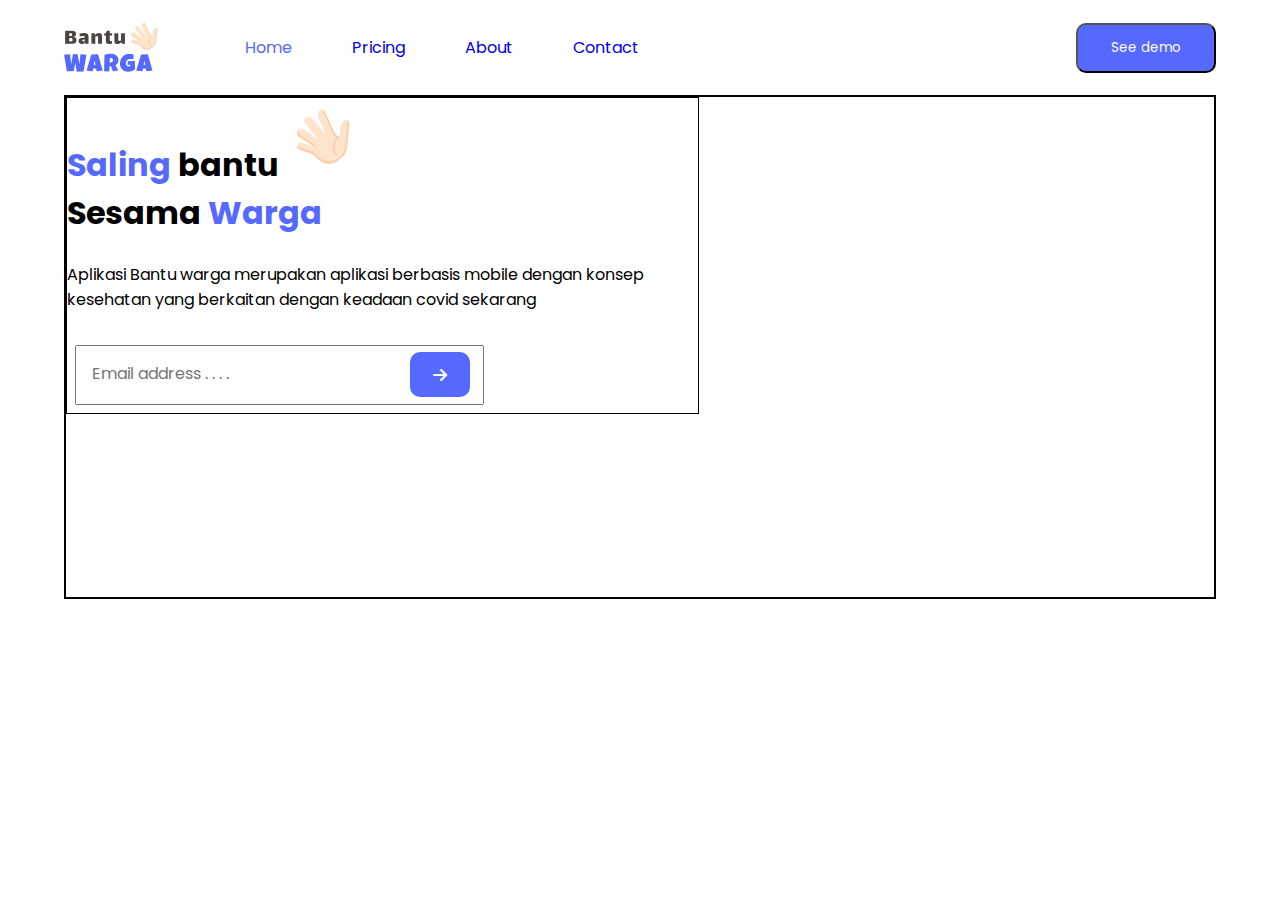
==== Daily-Task_05-09-2024/index.html @ b501c08c "navbar added" ====
<!DOCTYPE html>
<html lang="en">
<head>
    <meta charset="UTF-8">
    <meta name="viewport" content="width=device-width, initial-scale=1.0">
    <link rel="preconnect" href="https://fonts.googleapis.com">
    <link rel="preconnect" href="https://fonts.gstatic.com" crossorigin>
    <link href="https://fonts.googleapis.com/css2?family=Poppins:ital,wght@0,100;0,200;0,300;0,400;0,500;0,600;0,700;0,800;0,900;1,100;1,200;1,300;1,400;1,500;1,600;1,700;1,800;1,900&display=swap" rel="stylesheet">
   <link rel="stylesheet" href="https://cdnjs.cloudflare.com/ajax/libs/font-awesome/6.6.0/css/all.min.css">
    <title>Bantu Warga</title>
    <link rel="stylesheet" href="style.css">
</head>

<body>
    <div class="viewport">

   <!-- navbar section -->
   <div class="navbar">
    <div class="logonlist">
    <div class="nav-logo">
        <img src="./resources/Group 384.png" alt="icon">
    </div>
    <div class="nav-list">
        <ul>
            <li><a href="#"><span>Home</span></a></li>
            <li><a href="#">Pricing</a></li>
            <li><a href="#">About</a></li>
            <li><a href="#">Contact</a></li>
        </ul>
    </div>
</div>
    <div class="nav-button">
        <button>See demo</button>
    </div>
   </div>

   <!-- hero section -->
   <div class="main-body">

   <div class="hero-section">
    <div class="hero-text">
        <h1><span>Saling</span> bantu <img src="./resources/hello 1.svg" alt="waivy hand svg">
        <br>Sesama <span>Warga</span></h1><br>
        <p>Aplikasi Bantu warga merupakan aplikasi 
            berbasis mobile dengan konsep kesehatan 
            yang berkaitan dengan keadaan covid 
            sekarang
        </p><br>
        <div class="inputnicon">
        <input type="email" name="Email" id="Email" placeholder="Email address . . . . ">
        <div class="hero-picon"><i class="fa-solid fa-arrow-right"></i></div>
        </div>
    </div>
    <div class="hero-pic"></div>
   </div>













</div>
</div>  
</body>
</html>
---- Daily-Task_05-09-2024/style.css ----
* {
    padding: 0;
    margin: 0;
    font-family: "Poppins", sans-serif;
}

span {
    color: #5669FF;
}

.viewport {
    width: 100vw;
    height: 100vh;
}

.navbar {
    width: auto;
    height: 95px;
    margin: 0px 5% 0px 5%;
    display: flex;
    justify-content: space-between;
    align-items: center;
    
}

.nav-logo {
    width: 101px;
    height: 62px;
    margin-right: 80px;
    /* display: flex;
    justify-content: center;
    align-items: center; */
}

.nav-logo img {
    width: 100%;
    height: 100%;
}

.nav-list ul{
    width: auto;
    height: 62px;
    list-style-type: none;
    display: flex;
    justify-content: center;
    align-items: center;
}

.nav-list li a {
    text-decoration: none;
    margin-right: 60px;
}

.logonlist {
    display: flex;
    
}

.nav-button  button{
    width: 140px;
    height: 50px;
    border-radius: 10px;
    color: #ffffff;
    background-color: #5669FF;
    margin-left: 10px;

}

.main-body {
    width: auto;
    height: auto;
    border: 1px solid black;
    margin: 0px 5% 0px 5%;
}

.hero-section {
    width: auto;
    height: 500px;
    border: 1px solid black;
}

.hero-text {
    width: 55%;
    height: auto;
    border: 1px solid black;
}

.inputnicon input{
    width: 405px;
    height: 56px;
    margin: 8px;
    /* border: none; */
}

input::placeholder {
    padding-left: 15px;
    font-size: 16px;
}

.hero-picon {
    width: 60px;
    height: 45px;
    background-color: #5669FF;
    color: #ffffff;
    border-radius: 10px;
    display: flex;
    justify-content: center;
    align-items: center;
    margin-top: 15px;
    position: absolute;
    left: 410px;
}



.inputnicon {
    display: flex;
}
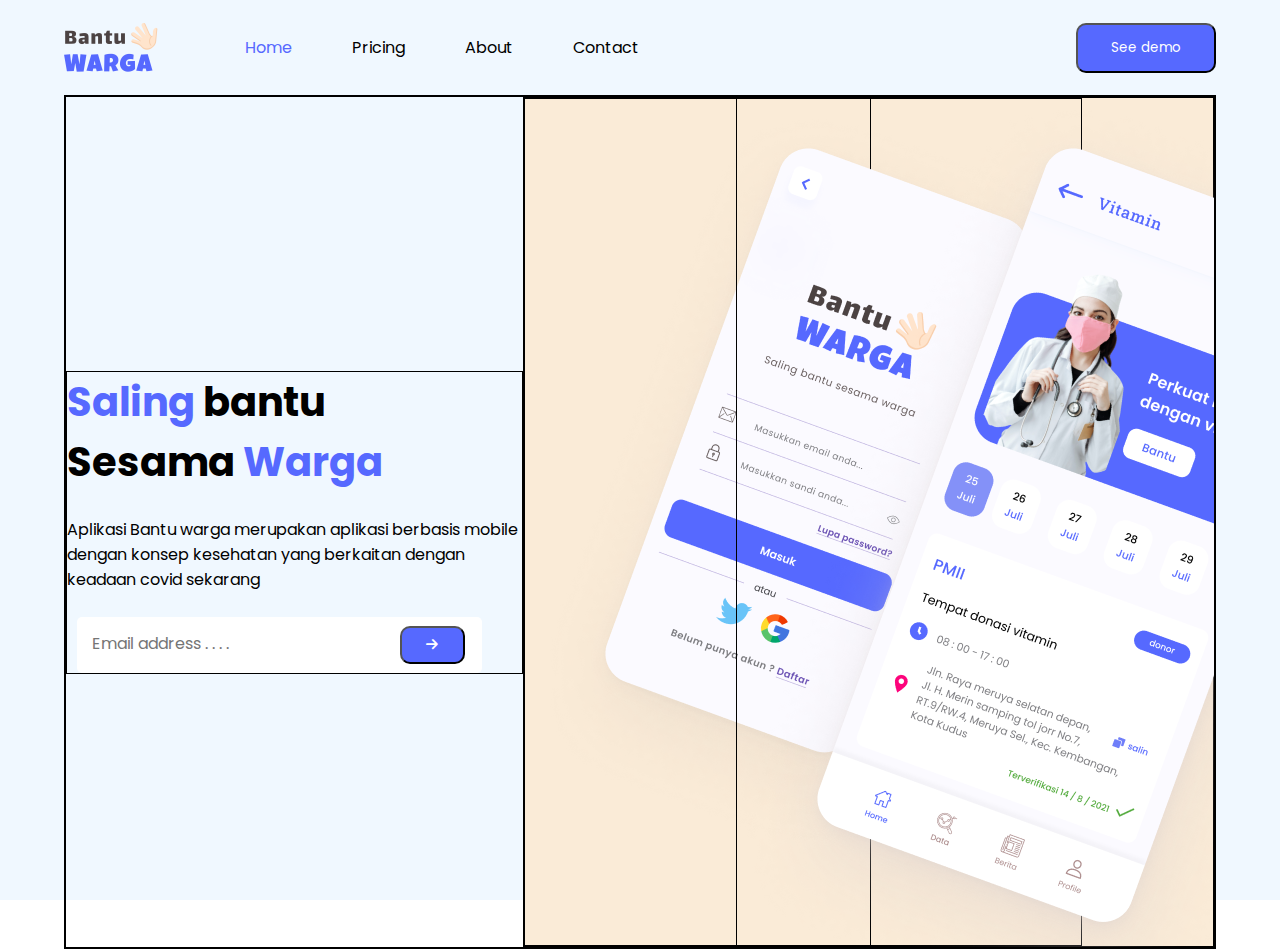
==== commit 980201f9: "resource updated and hero section added" ====
--- a/Daily-Task_05-09-2024/index.html
+++ b/Daily-Task_05-09-2024/index.html
@@ -39,7 +39,7 @@
 
    <div class="hero-section">
     <div class="hero-text">
-        <h1><span>Saling</span> bantu <img src="./resources/hello 1.svg" alt="waivy hand svg">
+         <h1><span>Saling</span> bantu <!--<img src="./resources/hello 1.svg" alt="waivy hand svg"> -->
         <br>Sesama <span>Warga</span></h1><br>
         <p>Aplikasi Bantu warga merupakan aplikasi 
             berbasis mobile dengan konsep kesehatan 
@@ -48,10 +48,24 @@
         </p><br>
         <div class="inputnicon">
         <input type="email" name="Email" id="Email" placeholder="Email address . . . . ">
-        <div class="hero-picon"><i class="fa-solid fa-arrow-right"></i></div>
+        
+        <div class="hero-picon">
+            <button type="submit"><i class="fa-solid fa-arrow-right"></i></button>
         </div>
+        </div>
+        
     </div>
-    <div class="hero-pic"></div>
+    <div class="hero-pic">
+        <div class="hpic-1">
+            <img src="./resources/Welcome.png" alt="pic1">
+        </div>
+        <div class="hpic-2">
+            <img src="./resources/Vitamin.png" alt="pic2">
+        </div>
+
+
+
+    </div>
    </div>
 
 
@@ -60,8 +74,7 @@
 
 
 
-
-
+   
 
 
 
--- a/Daily-Task_05-09-2024/style.css
+++ b/Daily-Task_05-09-2024/style.css
@@ -8,9 +8,14 @@
     color: #5669FF;
 }
 
+a {
+    color: black;
+}
+
 .viewport {
-    width: 100vw;
+    width: auto;
     height: 100vh;
+    background-color: aliceblue;
 }
 
 .navbar {
@@ -27,13 +32,10 @@
     width: 101px;
     height: 62px;
     margin-right: 80px;
-    /* display: flex;
-    justify-content: center;
-    align-items: center; */
 }
 
 .nav-logo img {
-    width: 100%;
+    width: auto;
     height: 100%;
 }
 
@@ -75,21 +77,33 @@
 
 .hero-section {
     width: auto;
-    height: 500px;
+    height: 850px;
     border: 1px solid black;
+    overflow: hidden;
+    display: flex;
+
 }
 
 .hero-text {
-    width: 55%;
+    width: 40%;
     height: auto;
     border: 1px solid black;
+    margin-top:auto;
+    margin-bottom:auto;
+    display:block;
+
+}
+
+.hero-text h1 {
+    font-size: 40px;
 }
 
 .inputnicon input{
-    width: 405px;
+    width: 305px;
     height: 56px;
-    margin: 8px;
-    /* border: none; */
+    background-color: #ffffff;
+    border: none;
+    border-radius: 5px 0px 0px 5px;
 }
 
 input::placeholder {
@@ -97,22 +111,46 @@
     font-size: 16px;
 }
 
+.inputnicon {
+    display: flex;
+    margin-left: 10px;
+}
+
 .hero-picon {
-    width: 60px;
-    height: 45px;
-    background-color: #5669FF;
-    color: #ffffff;
-    border-radius: 10px;
+    width: 100px;
+    height: 56px;
+    background-color: #ffffff;
     display: flex;
     justify-content: center;
     align-items: center;
-    margin-top: 15px;
-    position: absolute;
-    left: 410px;
+    border-radius: 0px 5px 5px 0px;
 }
 
+.hero-picon button {
+    width: 65px;
+    height: 38px;
+    border-radius: 10px;
+    background-color: #5669FF;
+    color: #ffffff;
+}
 
+.hero-pic {
+    width: 60%;
+    height: auto;
+    background-color: antiquewhite;
+    border: 1px solid black;
+    display: flex;
+}
 
-.inputnicon {
-    display: flex;
-}+.hpic-1 {
+    width: 50%;
+    height: auto;
+    border: 1px solid black;
+}
+
+.hpic-2 {
+    width: 50%;
+    height: auto;
+    border: 1px solid black;
+    margin-left: -135px;
+}
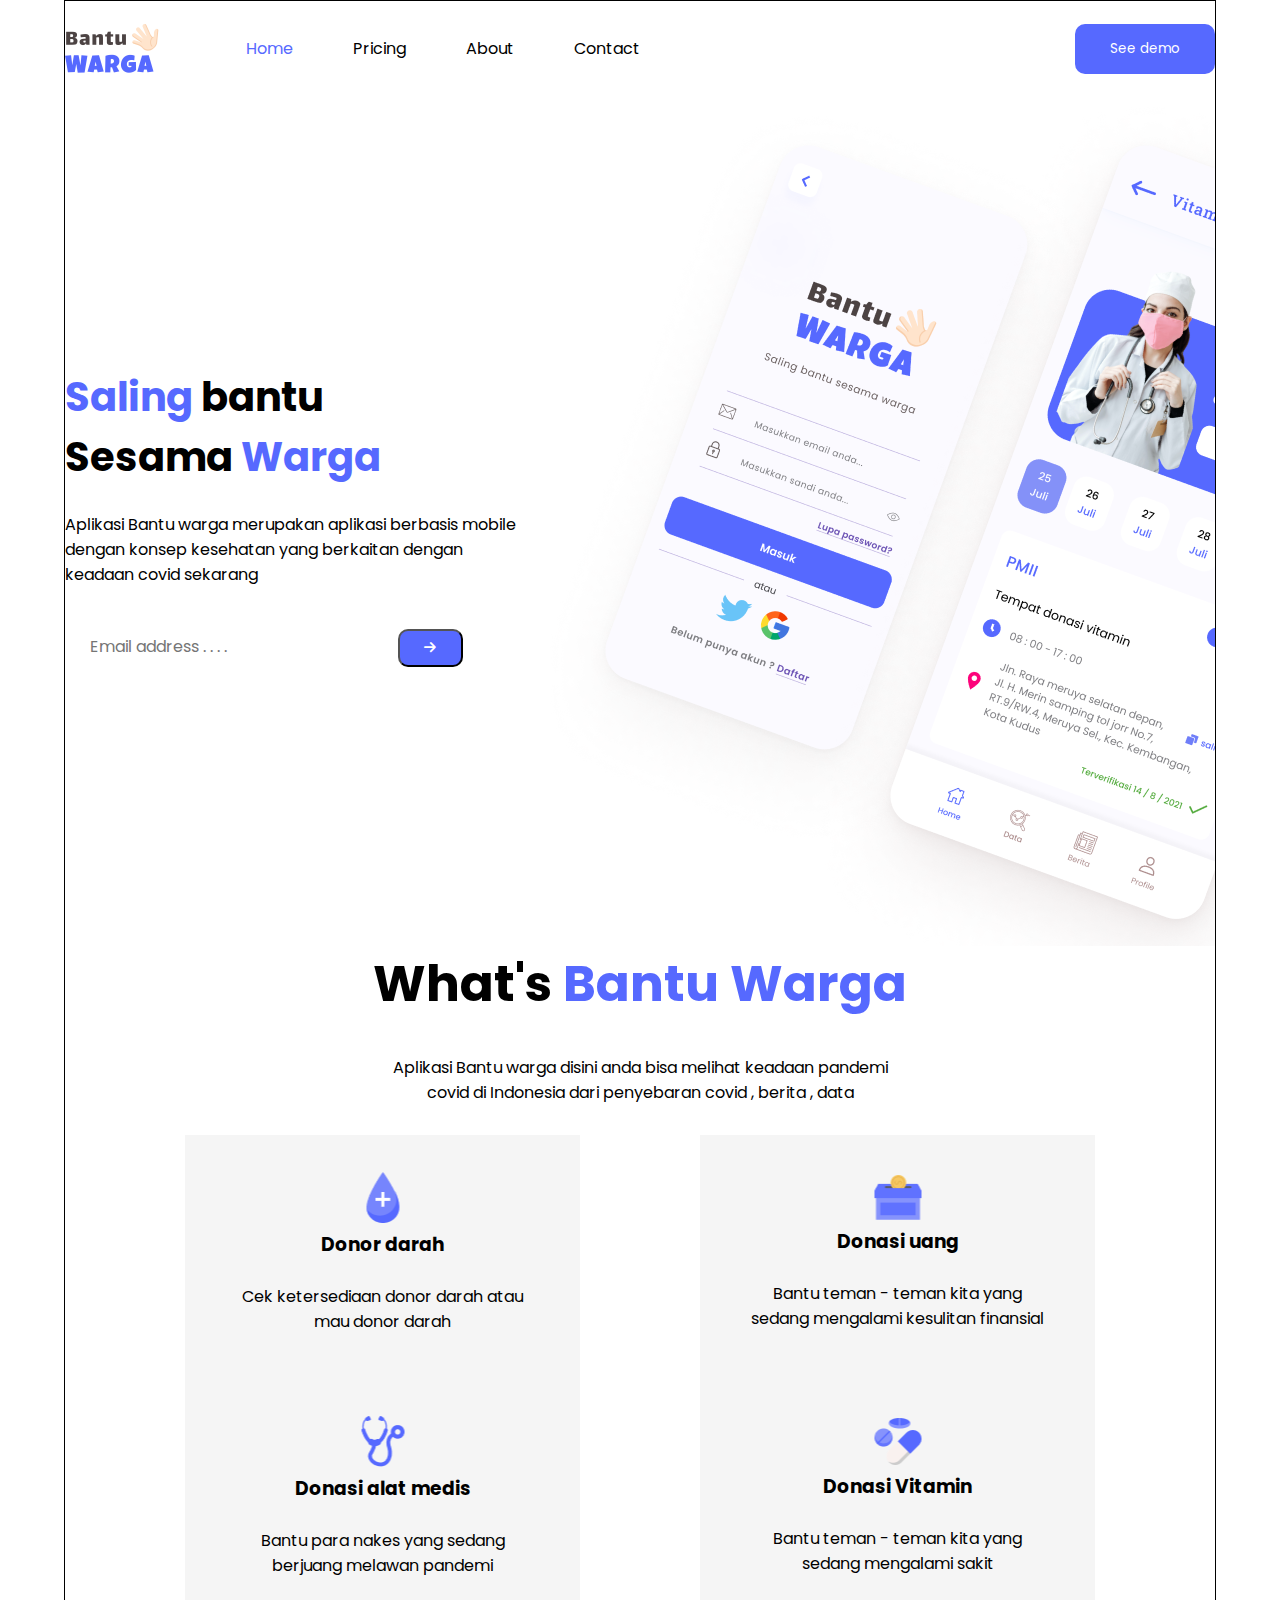
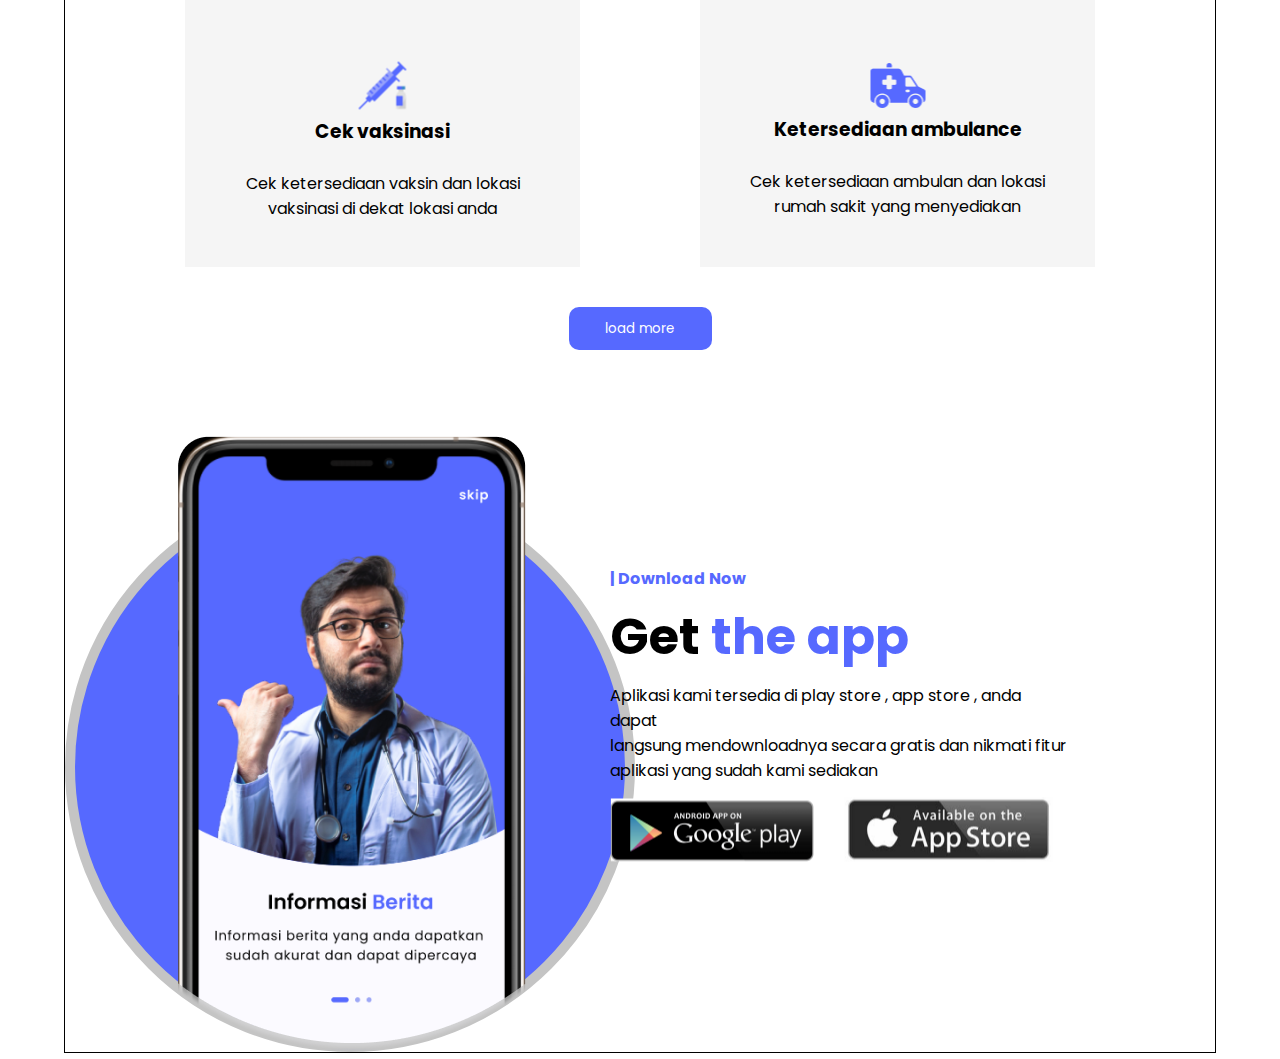
==== commit dcba7bee: "added more codes and resources" ====
--- a/Daily-Task_05-09-2024/index.html
+++ b/Daily-Task_05-09-2024/index.html
@@ -12,7 +12,7 @@
 </head>
 
 <body>
-    <div class="viewport">
+    <div class="whole-doc">
 
    <!-- navbar section -->
    <div class="navbar">
@@ -37,36 +37,112 @@
    <!-- hero section -->
    <div class="main-body">
 
-   <div class="hero-section">
-    <div class="hero-text">
-         <h1><span>Saling</span> bantu <!--<img src="./resources/hello 1.svg" alt="waivy hand svg"> -->
-        <br>Sesama <span>Warga</span></h1><br>
-        <p>Aplikasi Bantu warga merupakan aplikasi 
-            berbasis mobile dengan konsep kesehatan 
-            yang berkaitan dengan keadaan covid 
-            sekarang
-        </p><br>
-        <div class="inputnicon">
-        <input type="email" name="Email" id="Email" placeholder="Email address . . . . ">
+        <div class="hero-section">
+            <div class="hero-text">
+                <h1><span>Saling</span> bantu <!--<img src="./resources/hello 1.svg" alt="waivy hand svg"> -->
+                <br>Sesama <span>Warga</span></h1><br>
+                <p>Aplikasi Bantu warga merupakan aplikasi 
+                berbasis mobile dengan konsep kesehatan 
+                yang berkaitan dengan keadaan covid 
+                sekarang
+                </p><br>
+                <div class="inputnicon">
+                    <input type="email" name="Email" id="Email" placeholder="Email address . . . . ">
+                    <div class="hero-picon">
+                        <button type="submit"><i class="fa-solid fa-arrow-right"></i></button>
+                    </div>
+                </div>
         
-        <div class="hero-picon">
-            <button type="submit"><i class="fa-solid fa-arrow-right"></i></button>
+            </div>
+
+            <div class="hero-pic">
+                <div class="hpic-1">
+                    <img src="./resources/Welcome.png" alt="pic1">
+                </div>
+                <div class="hpic-2">
+                    <img src="./resources/Vitamin.png" alt="pic2">
+                </div>
+            </div>
+
         </div>
-        </div>
-        
-    </div>
-    <div class="hero-pic">
-        <div class="hpic-1">
-            <img src="./resources/Welcome.png" alt="pic1">
-        </div>
-        <div class="hpic-2">
-            <img src="./resources/Vitamin.png" alt="pic2">
+        <!--         part 3          -->
+        <div class="part-3">
+            <div class="p3-text">
+                <h2>What's <span>Bantu Warga</span></h2><br>
+                <p>Aplikasi Bantu warga disini anda bisa melihat keadaan pandemi <br>covid di Indonesia dari penyebaran covid , berita , data  </p>
+            </div>
+            <div class="p3-card">
+                <div class="card 1">
+                    <div class="card-ele">
+                        <img src="./resources/Group 138.png" alt="blood icon">
+                        <h3>Donor darah</h3><br>
+                        <p>Cek ketersediaan donor darah atau <br> mau donor darah</p>
+                    </div>
+                </div>
+
+                <div class="card 2">
+                    <div class="card-ele">
+                        <img src="./resources/Group121.png" alt="icon">
+                        <h3>Donasi uang</h3><br>
+                        <p>Bantu teman - teman kita yang <br> sedang mengalami kesulitan finansial</p>
+                    </div>
+                </div>
+                <div class="card 3">
+                    <div class="card-ele">
+                        <img src="./resources/Group.png" alt="icon">
+                        <h3>Donasi alat medis</h3><br>
+                        <p>Bantu para nakes yang sedang <br> berjuang melawan pandemi</p>
+                    </div>
+                </div>
+                <div class="card 4">
+                    <div class="card-ele">
+                        <img src="./resources/medicine 3.png" alt="icon">
+                        <h3>Donasi Vitamin</h3><br>
+                        <p>Bantu teman - teman kita yang <br> sedang mengalami sakit</p>
+                    </div>
+                </div>
+                <div class="card 5">
+                    <div class="card-ele">
+                        <img src="./resources/syringe (1) 3.png" alt="icon">
+                        <h3>Cek vaksinasi</h3><br>
+                        <p>Cek ketersediaan vaksin dan lokasi <br> vaksinasi di dekat lokasi anda</p>
+                    </div>
+                </div>
+                <div class="card 6">
+                    <div class="card-ele">
+                        <img src="./resources/glyph.png" alt="icon">
+                        <h3>Ketersediaan ambulance</h3><br>
+                        <p>Cek ketersediaan ambulan dan lokasi <br> rumah sakit yang menyediakan</p>
+                    </div>
+                </div>
+            </div>
+            <div class="p3-button">
+                <button>load more</button>
+            </div>
         </div>
 
-
-
-    </div>
-   </div>
+        <!--           part 4               -->
+         <div class="part-4">
+            <div class="p4-img">
+                <div class="p4-circle">
+                    <img src="./resources/Mask Group.png" alt="image" class="p4imge">
+                </div>
+            </div>
+            <div class="p4-text">
+                <div class="p4text-ele">
+                    <h4><span class="">| Download Now</span></h4>
+                    <h2>Get <span> the app</span></h2>
+                    <p>Aplikasi kami tersedia di play store , app store , anda dapat <br>
+                        langsung mendownloadnya secara gratis dan nikmati fitur <br>
+                        aplikasi yang sudah kami sediakan
+                    </p>
+                    <div class="playimg">
+                        <img src="./resources/Mask Group-1.png" alt="playstore img" class="pimg1">
+                        <img src="./resources/Mask Group-2.png" alt="appstore img">
+                    </div>
+                </div>
+            </div>
+         </div>          
 
 
 
@@ -79,7 +155,7 @@
 
 
 
-</div>
+    </div>
 </div>  
 </body>
 </html>--- a/Daily-Task_05-09-2024/style.css
+++ b/Daily-Task_05-09-2024/style.css
@@ -12,19 +12,22 @@
     color: black;
 }
 
-.viewport {
-    width: auto;
-    height: 100vh;
-    background-color: aliceblue;
+.whole-doc {
+    width: auto;
+    height: 100%;
+    margin: 0px 5% 0px 5%;
+    border: 1px solid black;
+    background-color: #ffffffd3;
+    
 }
 
 .navbar {
     width: auto;
     height: 95px;
-    margin: 0px 5% 0px 5%;
     display: flex;
     justify-content: space-between;
     align-items: center;
+    background-color: #ffffff;
     
 }
 
@@ -65,20 +68,18 @@
     color: #ffffff;
     background-color: #5669FF;
     margin-left: 10px;
+    border: none;
 
 }
 
 .main-body {
     width: auto;
     height: auto;
-    border: 1px solid black;
-    margin: 0px 5% 0px 5%;
 }
 
 .hero-section {
     width: auto;
     height: 850px;
-    border: 1px solid black;
     overflow: hidden;
     display: flex;
 
@@ -87,11 +88,9 @@
 .hero-text {
     width: 40%;
     height: auto;
-    border: 1px solid black;
     margin-top:auto;
     margin-bottom:auto;
-    display:block;
-
+    display: block;
 }
 
 .hero-text h1 {
@@ -114,6 +113,7 @@
 .inputnicon {
     display: flex;
     margin-left: 10px;
+    background-color: #ffffff;
 }
 
 .hero-picon {
@@ -137,20 +137,137 @@
 .hero-pic {
     width: 60%;
     height: auto;
-    background-color: antiquewhite;
-    border: 1px solid black;
+    background-color: #ffffff;
     display: flex;
 }
 
 .hpic-1 {
-    width: 50%;
-    height: auto;
-    border: 1px solid black;
+    width: 400px;
+    height: auto;
 }
 
 .hpic-2 {
-    width: 50%;
-    height: auto;
-    border: 1px solid black;
-    margin-left: -135px;
-}
+    width: 500px;
+    height: auto;
+    margin-left: -115px;
+}
+
+.part-3 {
+    width: auto;
+    min-height: 800px;
+    background-color: #ffffff;
+}
+
+.p3-text {
+    width: auto;
+    min-height: 150px;
+    text-align: center;
+}
+
+h2 {
+    font-size: 50px;
+}
+
+.p3-card {
+    width: auto;
+    min-height: 530px;
+    margin-top: 30px;
+    display: flex;
+    flex-wrap: wrap;
+    justify-content: space-evenly;
+    /* position: relative; */
+    
+    
+}
+
+.card {
+    width: 395px;
+    height: 244px;
+    background-color: #f5f5f5;
+    text-align: center;
+    position: relative;  
+}
+
+.card-ele {
+    width: 100%;
+    height: auto;
+    position: absolute;
+    top: 50%;
+    left: 50%;
+    transform: translate(-50%, -50%);    
+}
+
+.p3-button {
+    width: auto;
+    min-height: 45px;
+    display: flex;
+    justify-content: center;
+    margin-top: 40px;
+}
+.p3-button  button{
+    width: 143px;
+    height: 43px;
+    border-radius: 10px;
+    color: #ffffff;
+    background-color: #5669FF;
+    border: none;
+
+}
+
+/* part-4 */
+
+.part-4 {
+    width: auto;
+    min-height: 600px;
+    background-color: #ffffff;
+    margin-top: 30px;
+    display: flex;
+}
+
+.p4-img {
+    width: 43%;
+    min-height: 660px;
+}
+
+.p4-circle {
+    width: 550px;
+    height: 550px;
+    border-radius: 50%;
+    margin-top: 100px;
+    border: 10px solid #C4C4C4;
+    background-color: #5669FF; 
+}
+
+.p4-circle img {
+    margin-top: -129px;
+    margin-left: -30px;
+}
+
+.p4-text {
+    width: 40%;
+    min-height: 600px;
+    margin-left: 50px;
+    position: relative;
+    
+}
+
+.p4text-ele {
+    width: 100%;
+    height: auto;
+    position: absolute;
+    top: 50%;
+    left: 50%;
+    transform: translate(-50%, -50%);
+}
+
+.p4text-ele > h4, h2, p{
+    margin-bottom: 8px;
+}
+.playimg {
+    margin-top: 15px;
+}
+.pimg1 {
+    margin: 0px 25px 0px 0px;
+}
+
+
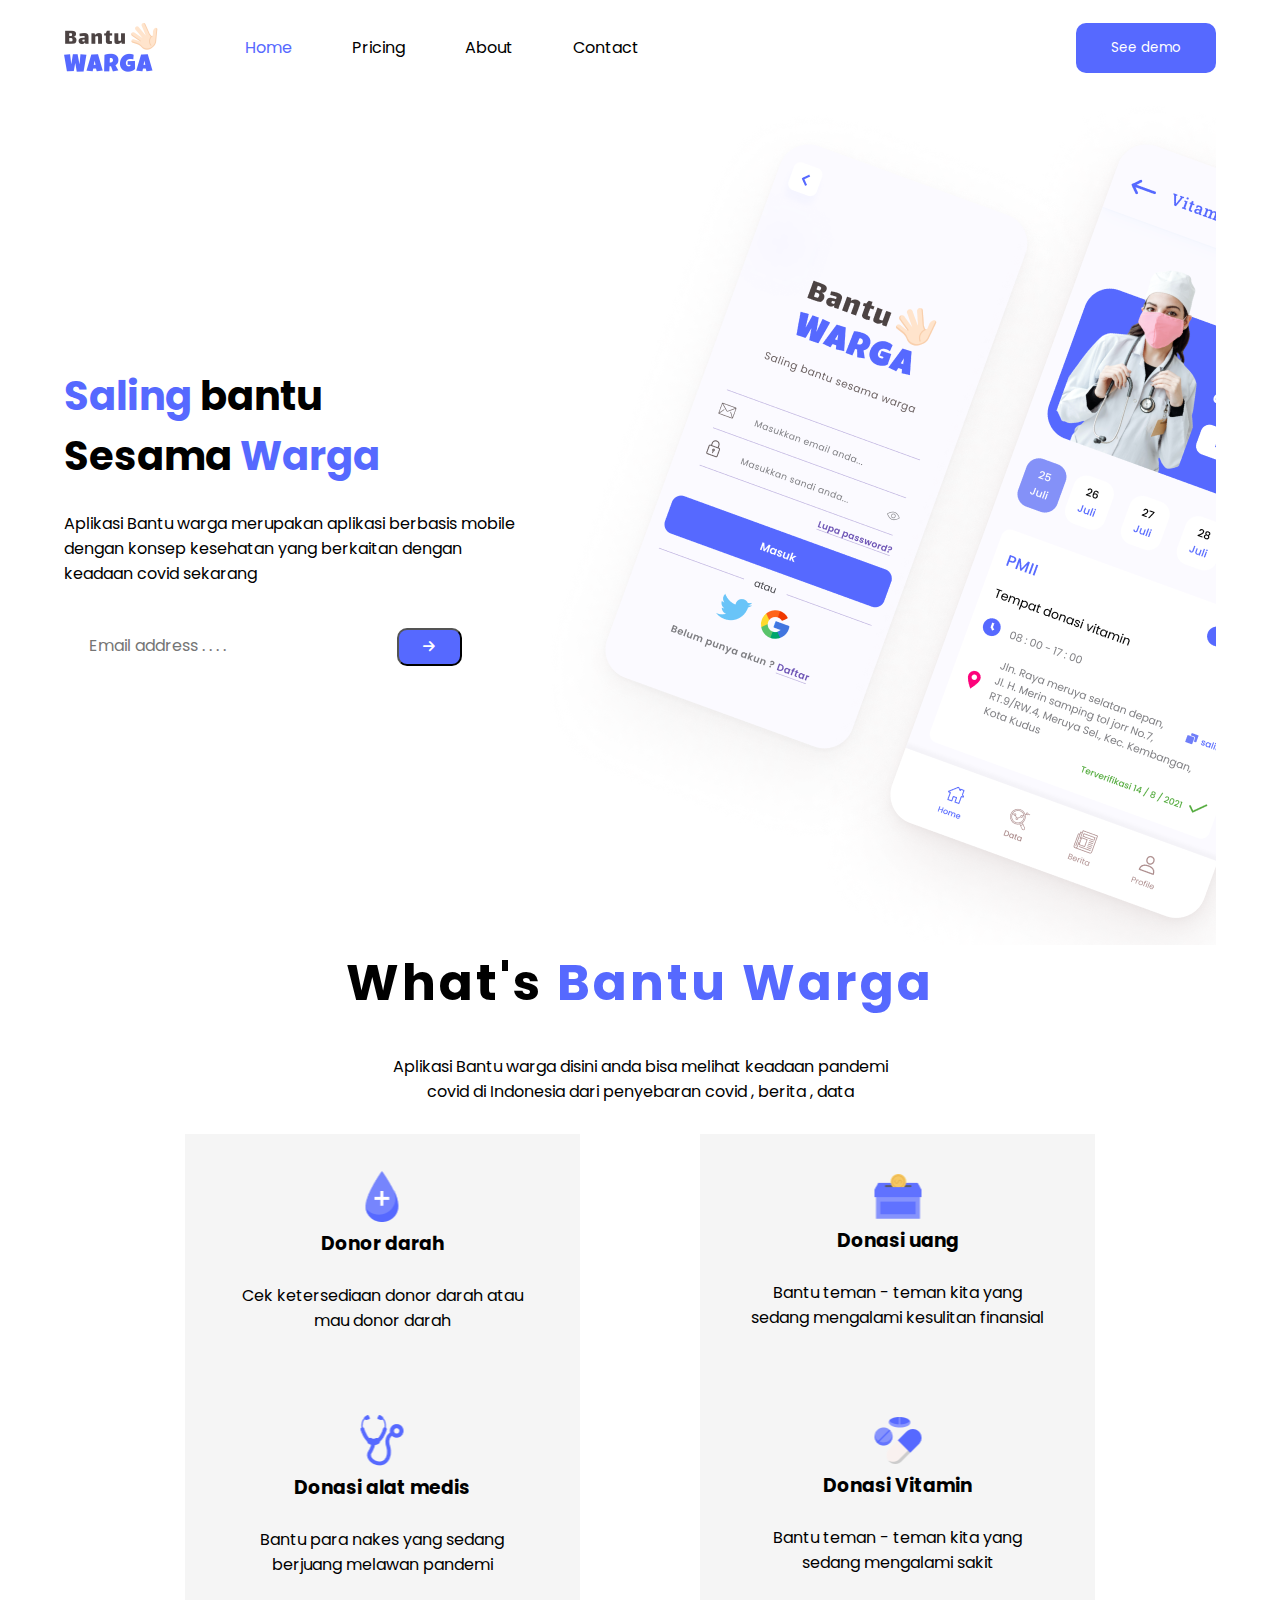
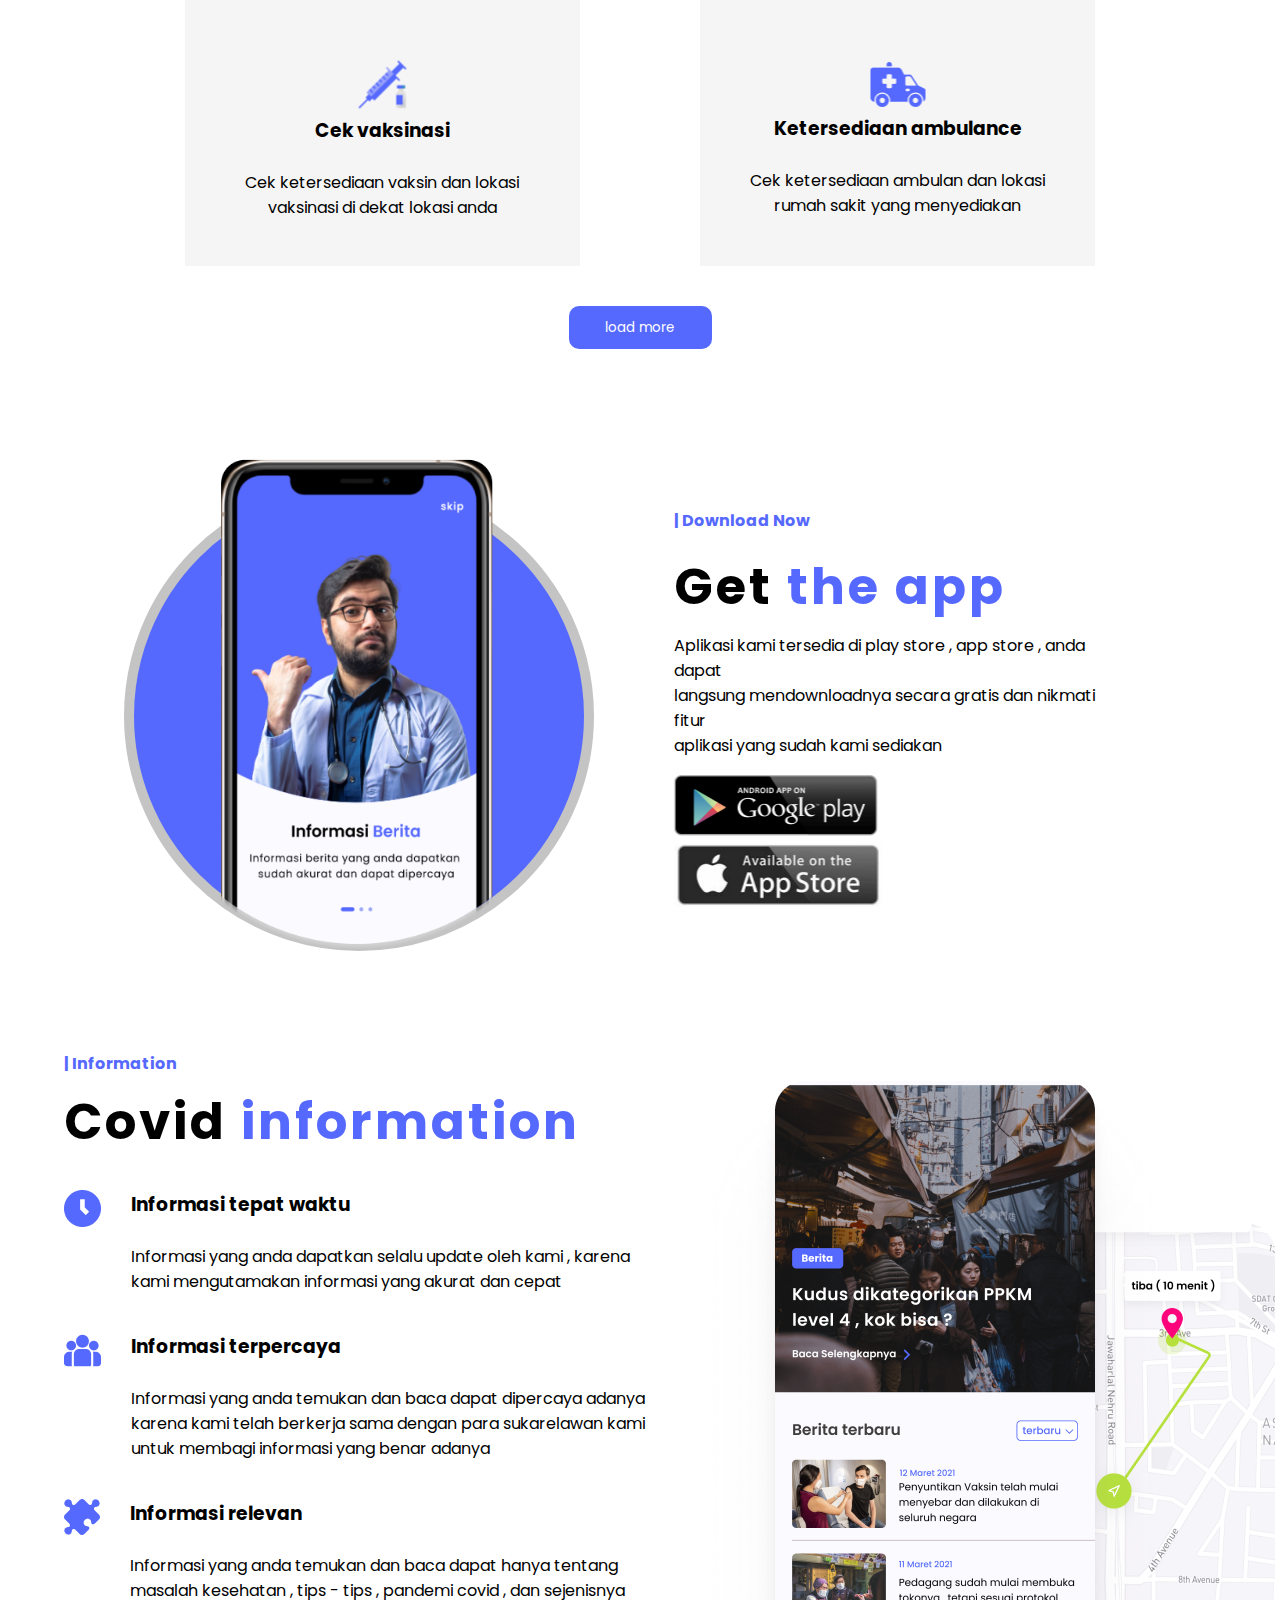
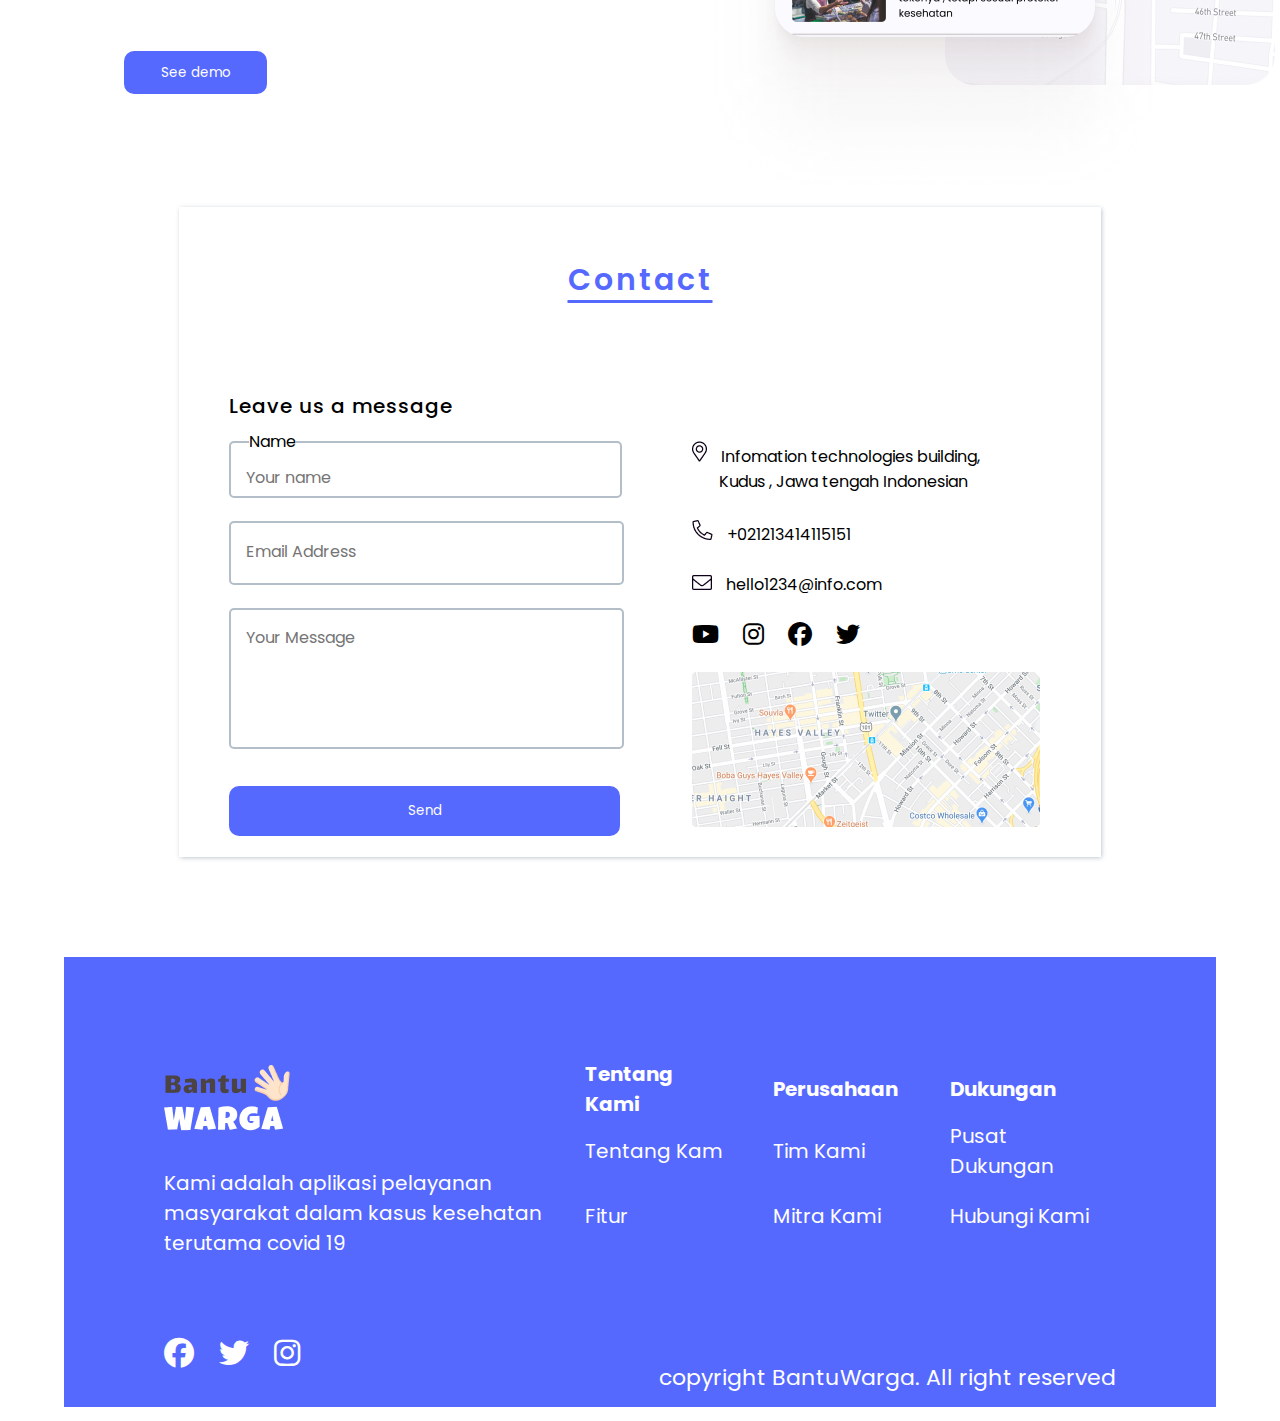
==== commit fedb7fae: "done but not responsive:)" ====
--- a/Daily-Task_05-09-2024/index.html
+++ b/Daily-Task_05-09-2024/index.html
@@ -125,7 +125,7 @@
          <div class="part-4">
             <div class="p4-img">
                 <div class="p4-circle">
-                    <img src="./resources/Mask Group.png" alt="image" class="p4imge">
+                    <img src="./resources/Mask Group.png" alt="image" id="p4imge">
                 </div>
             </div>
             <div class="p4-text">
@@ -142,18 +142,153 @@
                     </div>
                 </div>
             </div>
-         </div>          
-
-
-
-
-
-
-
-   
-
-
-
+         </div>     
+         
+         <!-- part 5 information  -->
+
+         <div class="part-5">
+            <div class="p5-text">
+                <h4 class="info"><span>| Information</span></h4>
+                <h2>Covid <span>information</span></h2>
+                <div class="p5-txt1">
+                    <div class="txtp1">
+                        <img src="./resources/clock (2) 1.png" alt="clock icon">
+                    </div>
+                    <div class="txtp2">
+                        <h3>Informasi tepat waktu</h3><br>
+                        <p>Informasi yang anda dapatkan selalu update oleh kami , karena <br>
+                            kami mengutamakan informasi yang akurat dan cepat </p>
+                    </div>   
+                </div>
+                <div class="p5-txt2">
+                    <div class="txtp1">
+                        <img src="./resources/group 1.png" alt="icon">
+                    </div>
+                    <div class="txtp2">
+                        <h3>Informasi terpercaya</h3><br>
+                        <p>Informasi yang anda temukan dan baca dapat dipercaya adanya <br> 
+                            karena kami telah berkerja sama dengan para sukarelawan kami <br>
+                            untuk membagi informasi yang benar adanya 
+                        </p>
+                    </div>   
+                </div>
+                <div class="p5-txt3">
+                    <div class="txtp1">
+                        <img src="./resources/puzzle 1.png" alt="icon">
+                    </div>
+                    <div class="txtp2">
+                        <h3>Informasi relevan</h3><br>
+                        <p>Informasi yang anda temukan dan baca dapat hanya tentang <br>
+                            masalah kesehatan , tips - tips , pandemi covid , dan sejenisnya </p>
+                    </div>   
+                </div>
+                <div class="p5-button">
+                    <button>See demo</button>
+                </div>
+
+            </div>
+            <div class="p5-img">
+                <img src="./resources/Data page-1 1.png" alt="image" id="img1">
+                <img src="./resources/Berita page 1.png" alt="image" id="img2">
+            </div>
+         </div>
+
+         <!-- part 6 contact -->
+
+         <div class="part-6">
+            <p class="p6heading"><span>Contact</span></p>
+            <div class="formninfo">
+                <div class="p6-form">
+                    <p>Leave us a message</p>
+                    <form action="#">
+                        <fieldset>
+                            <legend>Name</legend>
+                            <input type="text" class="name" placeholder="Your name">
+                        </fieldset>
+                        <div class="email">
+                            <input type="email" name="email" id="email" placeholder="Email Address">
+                        </div>
+                    
+                        <div class="textarea">
+                            <textarea name="textarea" id="textarea" placeholder="Your Message"></textarea>
+                        </div>
+
+                        <button>Send</button>
+                    </form>
+                </div>
+                <div class="p6-info">
+
+                    <div class="info-text">
+                        <div class="itp1 para">
+                                <img src="./resources/location.png" alt="location icon">
+                                <span class="itptxt">Infomation technologies building, <br>
+                                        &emsp; &thinsp;  Kudus , Jawa tengah Indonesian</span>
+                        </div>
+                        <div class="itp2 para">
+                            <img src="./resources/tele.png" alt="tele icon">
+                            <span  class="itptxt">+021213414115151</span>
+                        </div>
+                        <div class="itp3 para">
+                            <img src="./resources/inbox.png" alt="mail icon">
+                            <span class="itptxt">hello1234@info.com</span>
+                        </div> 
+                     
+                </div>
+
+                <div class="icon">
+                    <i class="fa-brands fa-youtube fa-xl sicon"></i>
+                    <i class="fa-brands fa-instagram fa-xl sicon"></i>
+                    <i class="fa-brands fa-facebook fa-xl sicon"></i>
+                    <i class="fa-brands fa-twitter fa-xl sicon"></i>
+                </div>
+                <img src="./resources/Rectangle 19.png" alt="maps img" id="maps-img">
+            </div>
+        </div>
+         </div>
+
+         <!-- part 7 footer -->
+         <div class="part-7">
+            <div class="p7-text">
+                <img src="./resources/Logo 2.png" alt="logo image">
+                <p class="tpara">Kami adalah  aplikasi pelayanan <br>
+                    masyarakat dalam kasus kesehatan <br>
+                    terutama covid 19
+                </p>
+                <div class="icon p7icon">
+                    <i class="fa-brands fa-facebook fa-xl sicon" style= "color: #ffffff;"></i>
+                    <i class="fa-brands fa-twitter fa-xl sicon" style= "color: #ffffff;"></i>
+                    <i class="fa-brands fa-instagram fa-xl sicon" style= "color: #ffffff;"></i>
+                </div>
+
+            </div>
+            <div class="p7-table">
+                <table>
+                    <thead>
+                        <tr>
+                            <th>Tentang Kami</th>
+                            <th>Perusahaan</th>
+                            <th>Dukungan</th>
+                        </tr>
+                    </thead>
+                    <tbody>
+                        <tr>
+                            <td>Tentang Kam</td>
+                            <td>Tim Kami</td>
+                            <td>Pusat Dukungan</td>
+                        </tr>
+                        <tr>
+                            <td>Fitur</td>
+                            <td>Mitra Kami</td>
+                            <td>Hubungi Kami</td>
+                        </tr>
+                    </tbody>
+                    
+                </table>
+                <div class="copyright">
+                    <p>copyright BantuWarga. All right reserved</p>
+                </div>
+            </div>
+         </div>
 
     </div>
 </div>  
--- a/Daily-Task_05-09-2024/style.css
+++ b/Daily-Task_05-09-2024/style.css
@@ -16,19 +16,16 @@
     width: auto;
     height: 100%;
     margin: 0px 5% 0px 5%;
-    border: 1px solid black;
-    background-color: #ffffffd3;
-    
-}
-
-.navbar {
+    background-color: #ffffffd3; 
+}
+/* Navbar section started */
+ .navbar {                 
     width: auto;
     height: 95px;
     display: flex;
     justify-content: space-between;
     align-items: center;
     background-color: #ffffff;
-    
 }
 
 .nav-logo {
@@ -58,7 +55,6 @@
 
 .logonlist {
     display: flex;
-    
 }
 
 .nav-button  button{
@@ -71,18 +67,20 @@
     border: none;
 
 }
-
+/* Navbar section end */
+
+/* Main body strat from here */
 .main-body {
     width: auto;
     height: auto;
 }
 
+/* hero section */
 .hero-section {
     width: auto;
     height: 850px;
     overflow: hidden;
     display: flex;
-
 }
 
 .hero-text {
@@ -151,7 +149,9 @@
     height: auto;
     margin-left: -115px;
 }
-
+/* hero section end  */
+
+/* card section started */
 .part-3 {
     width: auto;
     min-height: 800px;
@@ -166,6 +166,7 @@
 
 h2 {
     font-size: 50px;
+    letter-spacing: 3px;
 }
 
 .p3-card {
@@ -175,9 +176,6 @@
     display: flex;
     flex-wrap: wrap;
     justify-content: space-evenly;
-    /* position: relative; */
-    
-    
 }
 
 .card {
@@ -204,7 +202,7 @@
     justify-content: center;
     margin-top: 40px;
 }
-.p3-button  button{
+.p3-button  button, .p5-button button{
     width: 143px;
     height: 43px;
     border-radius: 10px;
@@ -213,34 +211,35 @@
     border: none;
 
 }
-
-/* part-4 */
-
+/* card section end */
+
+/* app section started */
 .part-4 {
     width: auto;
     min-height: 600px;
     background-color: #ffffff;
-    margin-top: 30px;
+    margin: 30px 0px 0px 60px;
     display: flex;
 }
 
 .p4-img {
-    width: 43%;
+    width: 500px;
     min-height: 660px;
 }
 
 .p4-circle {
-    width: 550px;
-    height: 550px;
+    width: 450px;
+    height: 450px;
     border-radius: 50%;
     margin-top: 100px;
     border: 10px solid #C4C4C4;
     background-color: #5669FF; 
 }
 
-.p4-circle img {
-    margin-top: -129px;
-    margin-left: -30px;
+#p4imge {
+    width: 480px;
+    height: 550px;
+   margin: -90px 0px 0px -17px;
 }
 
 .p4-text {
@@ -248,7 +247,6 @@
     min-height: 600px;
     margin-left: 50px;
     position: relative;
-    
 }
 
 .p4text-ele {
@@ -269,5 +267,202 @@
 .pimg1 {
     margin: 0px 25px 0px 0px;
 }
-
-
+/* app section end */
+
+/* Information section started */
+.part-5 {
+    width: auto;
+    min-height: 500px;
+    margin-top: 10px;
+    display: flex;
+}
+
+.p5-txt1, .p5-txt2, .p5-txt3 {
+    display: flex;
+    margin-top: 30px;
+}
+
+.txtp1 {
+    margin-right: 30px;
+}
+
+.p5-img {
+    display: flex;
+    justify-content: center;
+    align-items: center;
+}
+
+#img1 {
+    margin: 50px 0px 0px 300px;
+}
+#img2 {
+    margin: 30px 0px 0px -580px;
+}
+
+h4 {
+    font-weight: 400px;
+    padding-bottom: 8px;
+    
+}
+
+.p5-button button{
+    margin-top: 40px;
+    margin-left: 60px;
+}
+/* Information section end */
+
+/* contact section started */
+
+.part-6 {
+    width: 80%;
+    height: 600px;
+    padding-top: 50px;
+    margin: 0 auto;
+    box-shadow: 1.2px 1.2px 5px #B4BEC8;
+}
+
+.p6heading {
+    font-size: 30px;
+    letter-spacing: 3px;
+    font-weight: 600;
+    text-align: center;
+    text-decoration: underline #5669FF;
+    text-underline-offset: 10px;
+}
+
+.p6-form {
+    width: 480px;
+    height: auto;
+    margin: 80px 0px 0px 50px;
+}
+.p6-form p {
+    font-size: 20px;
+    font-weight: 500;
+    letter-spacing: 1px;
+}
+
+fieldset {
+    height: 65px;
+    border-radius: 5px;
+    border: 2px solid #B4BEC8;
+    
+}
+legend {
+    margin-left: 18px;
+}
+.name {
+    border: none;
+    padding-top: 15px;
+}
+
+.email input{
+    width: 99.5%;
+    height: 60px;
+    margin: 23px 0px 23px 0px;
+    border-radius: 5px;
+    border: 2px solid #B4BEC8;
+}
+
+textarea {
+    width: 99.5%;
+    height: 137px;
+    border-radius: 5px;
+    resize: none;
+    border: 2px solid #B4BEC8;
+}
+
+::placeholder {
+    font-size: 16px;
+    padding: 15px;
+}
+
+.p6-form button {
+    width: 99.5%;
+    height: 50px;
+    border-radius: 10px;
+    color: #ffffff;
+    background-color: #5669FF;
+    border: none;
+    margin-top: 30px;
+}
+
+.p6-info {
+    width: 500px;
+    height: auto;
+    margin: 130px 0px 0px 70px;
+}
+
+.formninfo {
+    display: flex;
+}
+
+.itptxt {
+    color: black;
+    margin-left: 10px;
+}
+
+.para {
+    margin-bottom: 25px;
+}
+
+.sicon {
+    margin-right: 20px;
+}
+
+#maps-img {
+    margin-top: 25px;
+}
+/* contact section started */
+
+/* footer section started */
+.part-7 {
+    width: auto;
+    height: 250px;
+    margin-top: 100px;
+    color: white;
+    font-size: 20px;
+    background-color: #5669FF;
+    padding: 100px;
+    display: flex;
+    
+}
+
+.p7-text {
+    width: 45%;
+    height: auto;
+}
+.tpara {
+    margin-top: 20px;
+}
+.p7icon {
+    margin-top: 80px;
+}
+
+.p7-table {
+    width: auto;
+    height: auto;
+
+
+}
+
+th{
+    width: auto;
+    height: 60px;
+    text-align: left;
+    padding-right: 50px;
+
+}
+
+td {
+    width: auto;
+    padding-bottom: 18px;
+}
+
+.copyright {
+    width: 100%;
+    height: 60px;
+    margin-top: 110px;
+    text-align: end;
+    font-size: 22px;
+}
+/* footer section end */
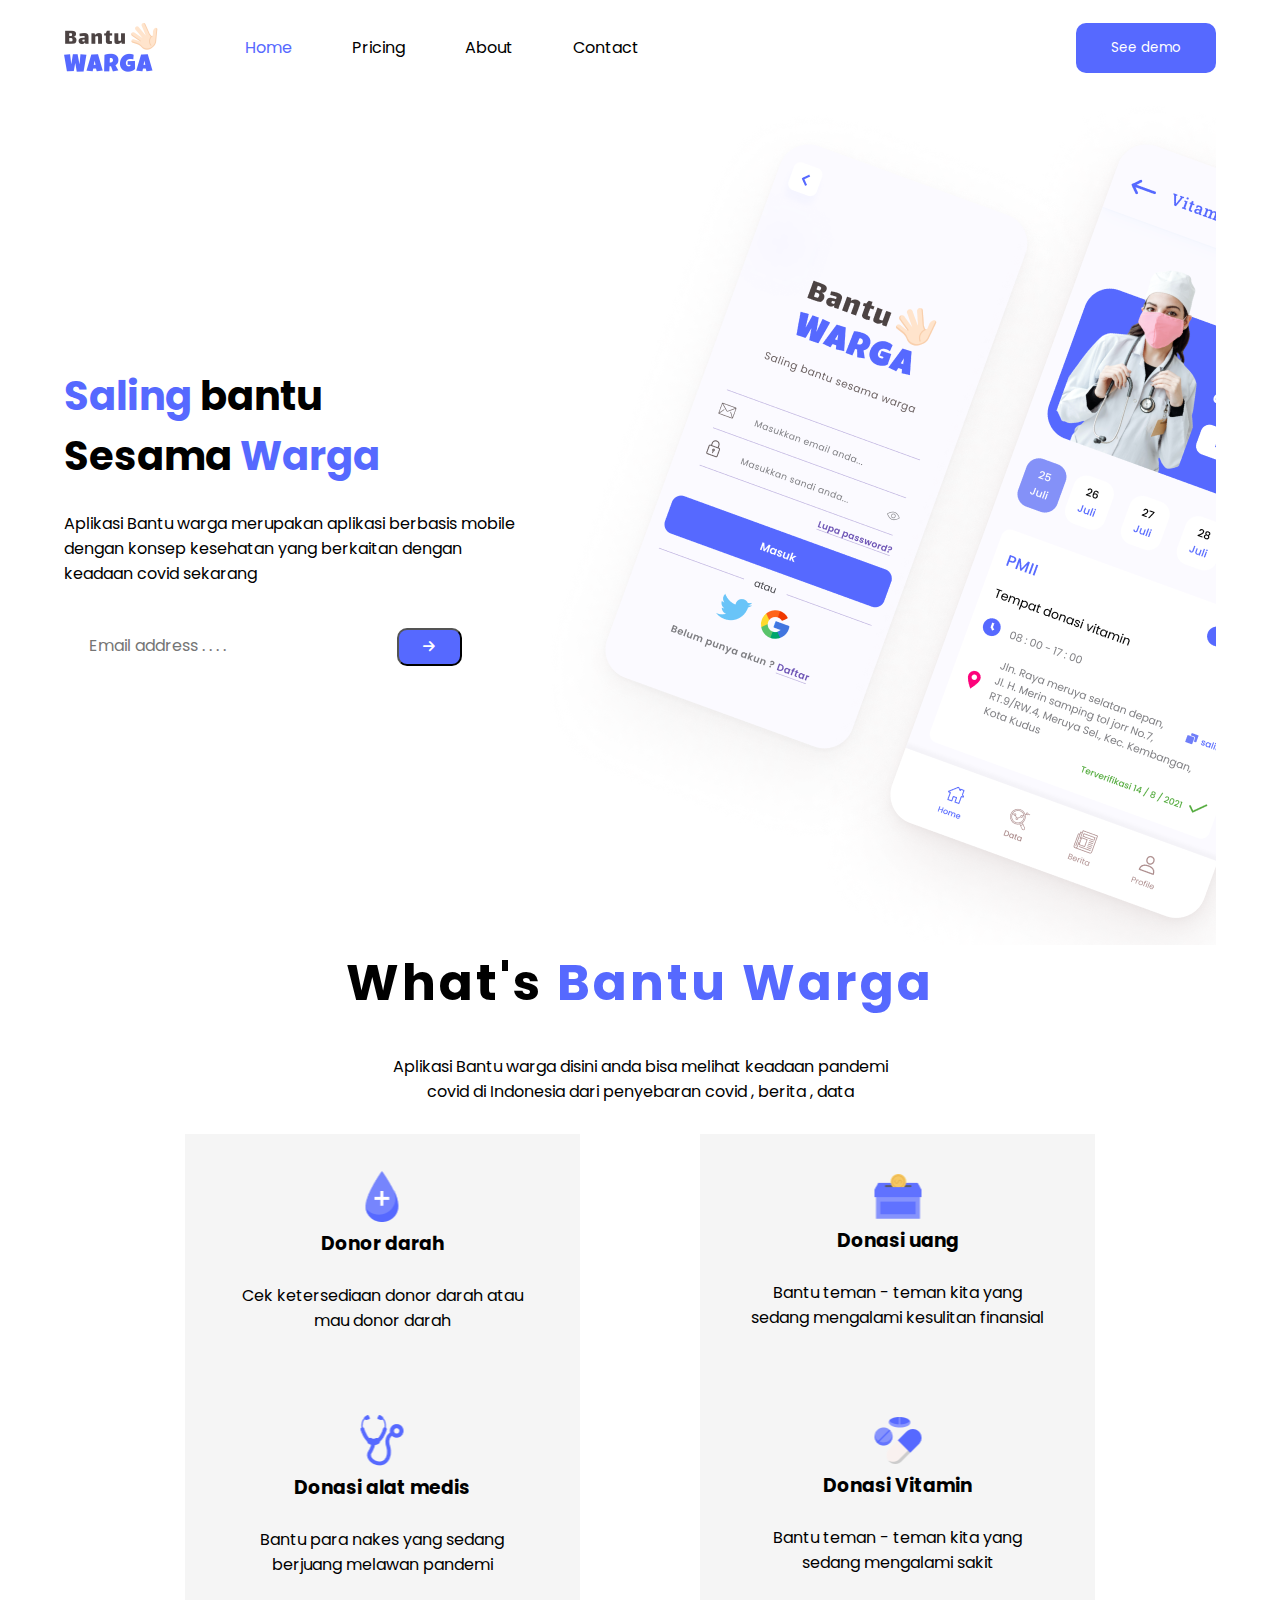
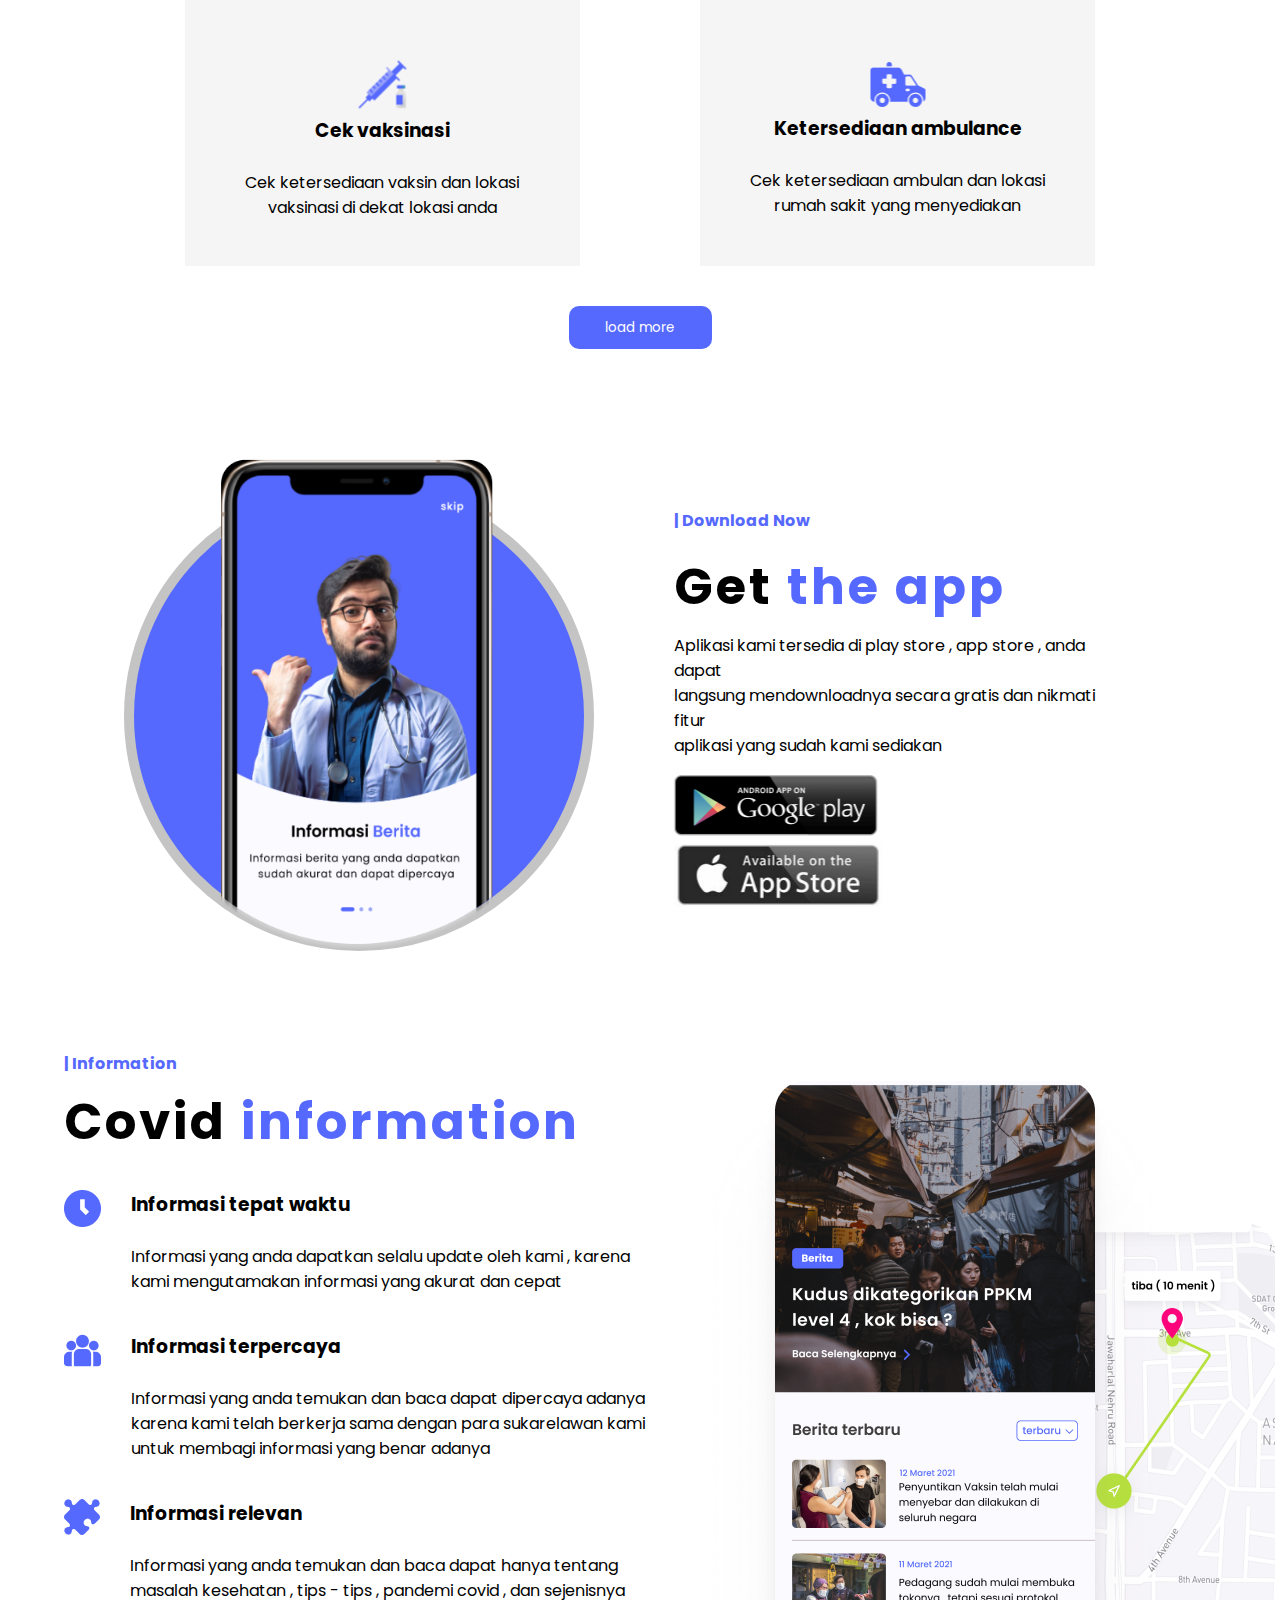
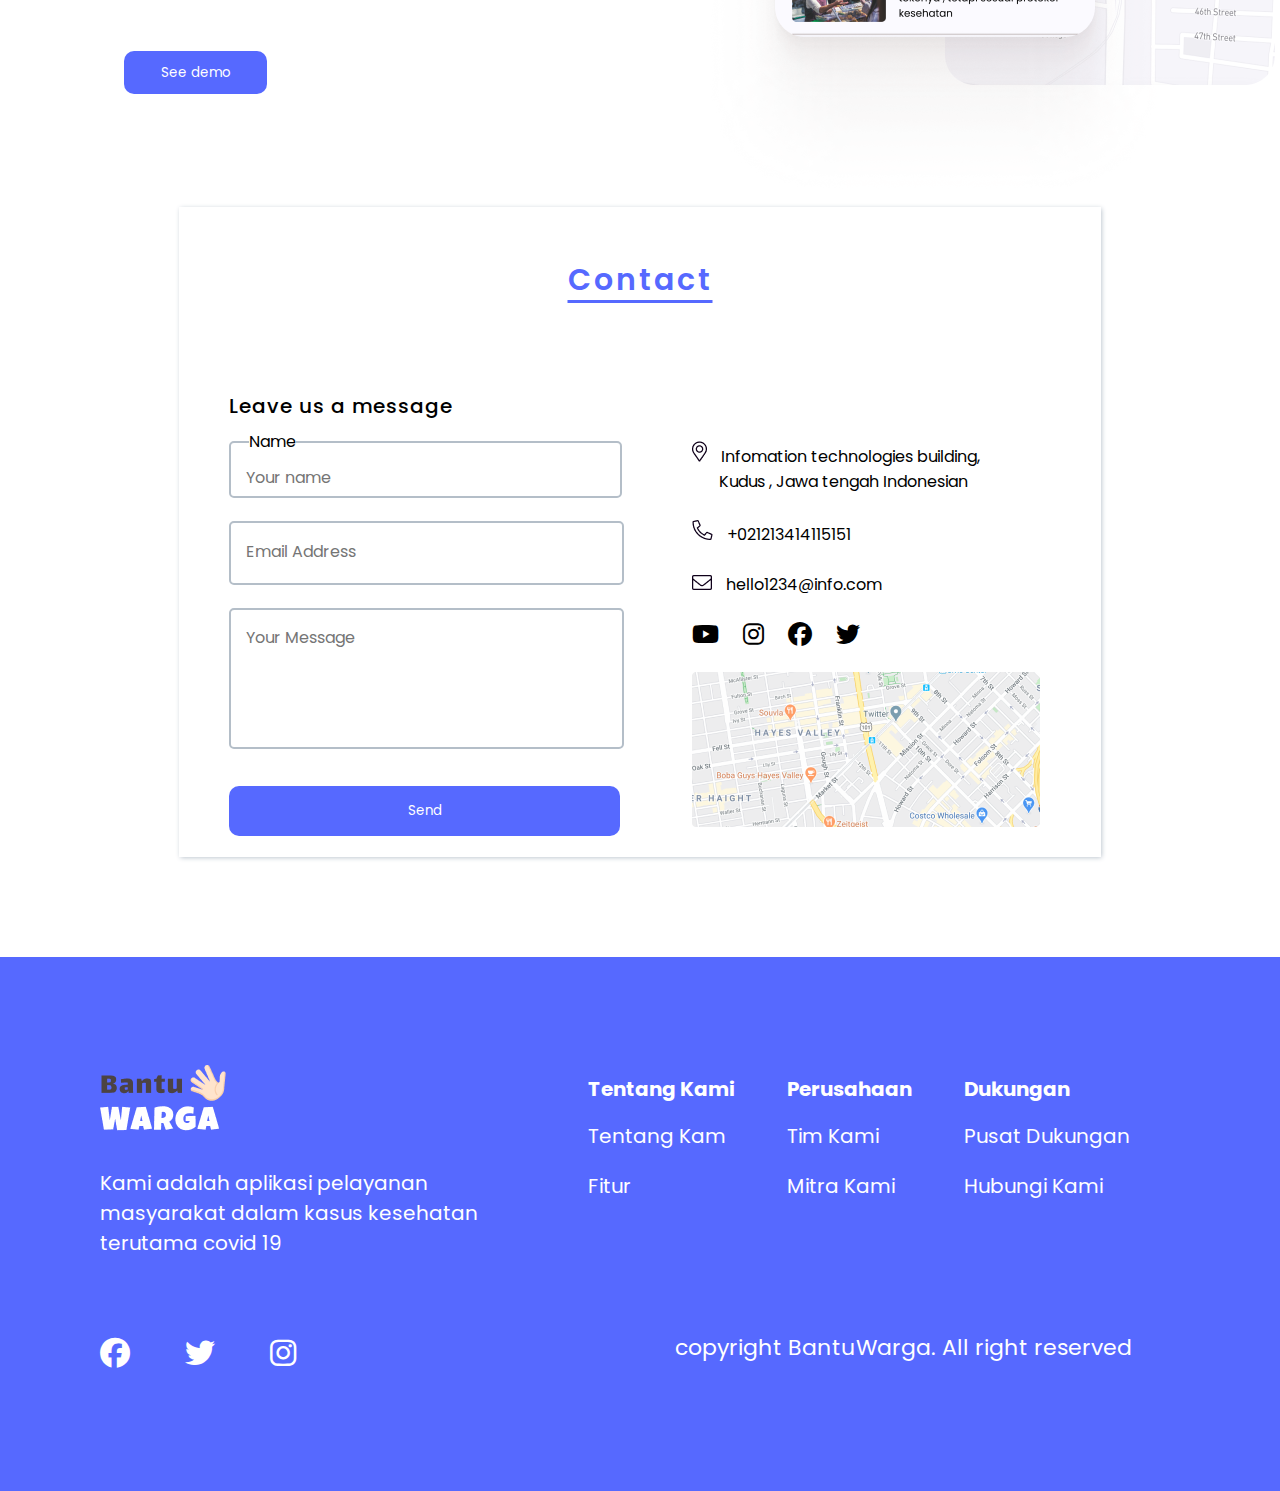
==== commit c819a268: "done but not responsive :)" ====
--- a/Daily-Task_05-09-2024/index.html
+++ b/Daily-Task_05-09-2024/index.html
@@ -246,51 +246,51 @@
         </div>
          </div>
 
-         <!-- part 7 footer -->
-         <div class="part-7">
-            <div class="p7-text">
-                <img src="./resources/Logo 2.png" alt="logo image">
-                <p class="tpara">Kami adalah  aplikasi pelayanan <br>
-                    masyarakat dalam kasus kesehatan <br>
-                    terutama covid 19
-                </p>
-                <div class="icon p7icon">
-                    <i class="fa-brands fa-facebook fa-xl sicon" style= "color: #ffffff;"></i>
-                    <i class="fa-brands fa-twitter fa-xl sicon" style= "color: #ffffff;"></i>
-                    <i class="fa-brands fa-instagram fa-xl sicon" style= "color: #ffffff;"></i>
-                </div>
-
-            </div>
-            <div class="p7-table">
-                <table>
-                    <thead>
-                        <tr>
-                            <th>Tentang Kami</th>
-                            <th>Perusahaan</th>
-                            <th>Dukungan</th>
-                        </tr>
-                    </thead>
-                    <tbody>
-                        <tr>
-                            <td>Tentang Kam</td>
-                            <td>Tim Kami</td>
-                            <td>Pusat Dukungan</td>
-                        </tr>
-                        <tr>
-                            <td>Fitur</td>
-                            <td>Mitra Kami</td>
-                            <td>Hubungi Kami</td>
-                        </tr>
-                    </tbody>
-                    
-                </table>
-                <div class="copyright">
-                    <p>copyright BantuWarga. All right reserved</p>
-                </div>
-            </div>
-         </div>
-
-    </div>
-</div>  
+    </div>
+</div>
+             <!-- part 7 footer -->
+             <div class="part-7">
+                <div class="p7-text">
+                    <img src="./resources/Logo 2.png" alt="logo image">
+                    <p class="tpara">Kami adalah  aplikasi pelayanan <br>
+                        masyarakat dalam kasus kesehatan <br>
+                        terutama covid 19
+                    </p>
+                    <div class="icon p7icon">
+                        <i class="fa-brands fa-facebook fa-xl sicon  mricon" style= "color: #ffffff;"></i>
+                        <i class="fa-brands fa-twitter fa-xl sicon  mricon" style= "color: #ffffff;"></i>
+                        <i class="fa-brands fa-instagram fa-xl sicon  mricon" style= "color: #ffffff;"></i>
+                    </div>
+    
+                </div>
+                <div class="p7-table">
+                    <table>
+                        <thead>
+                            <tr>
+                                <th>Tentang Kami</th>
+                                <th>Perusahaan</th>
+                                <th>Dukungan</th>
+                            </tr>
+                        </thead>
+                        <tbody>
+                            <tr>
+                                <td>Tentang Kam</td>
+                                <td>Tim Kami</td>
+                                <td>Pusat Dukungan</td>
+                            </tr>
+                            <tr>
+                                <td>Fitur</td>
+                                <td>Mitra Kami</td>
+                                <td>Hubungi Kami</td>
+                            </tr>
+                        </tbody>
+                        
+                    </table>
+                    <div class="copyright">
+                        <p>copyright BantuWarga. All right reserved</p>
+                    </div>
+                </div>
+             </div>
+             
 </body>
 </html>--- a/Daily-Task_05-09-2024/style.css
+++ b/Daily-Task_05-09-2024/style.css
@@ -416,8 +416,6 @@
 
 /* footer section started */
 .part-7 {
-    width: auto;
-    height: 250px;
     margin-top: 100px;
     color: white;
     font-size: 20px;
@@ -437,12 +435,13 @@
 .p7icon {
     margin-top: 80px;
 }
+.mricon {
+    margin-right: 50px;
+}
 
 .p7-table {
     width: auto;
     height: auto;
-
-
 }
 
 th{
@@ -450,7 +449,6 @@
     height: 60px;
     text-align: left;
     padding-right: 50px;
-
 }
 
 td {
